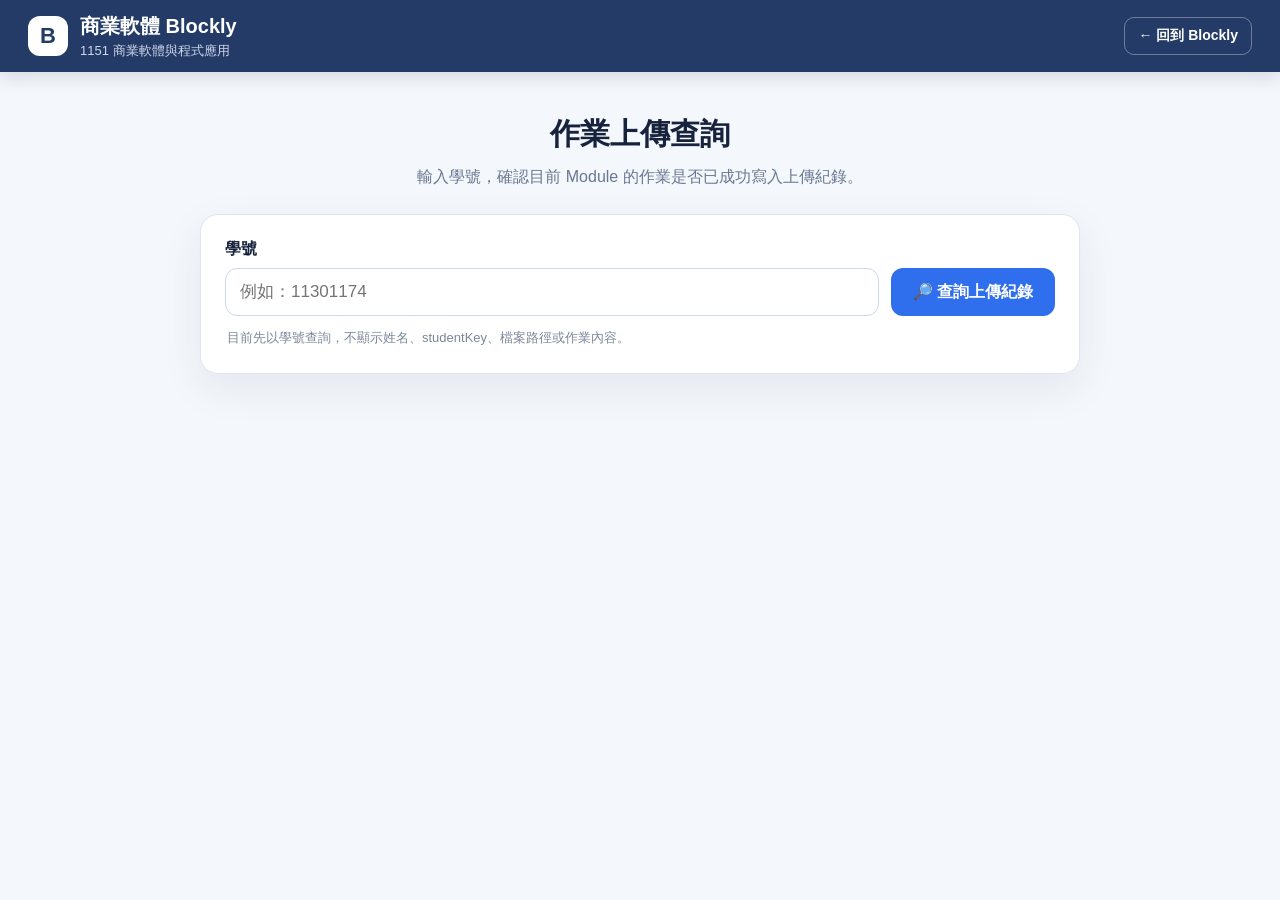
==== submission-status.html @ 6c6fe488 "Add files via upload" ====
<!doctype html>
<html lang="zh-Hant">
<head>
<meta charset="utf-8">
<meta name="viewport" content="width=device-width,initial-scale=1">
<title>商業軟體 Blockly｜作業上傳查詢</title>
<style>
*{box-sizing:border-box}body{margin:0;background:#f4f7fb;color:#17233c;font-family:-apple-system,BlinkMacSystemFont,"Segoe UI","Microsoft JhengHei","Noto Sans TC",Arial,sans-serif;min-height:100vh}.topbar{height:72px;background:#243b67;color:#fff;display:flex;align-items:center;justify-content:space-between;padding:0 28px;box-shadow:0 4px 18px rgba(31,49,83,.16)}.brand{display:flex;align-items:center;gap:12px}.brand-mark{width:40px;height:40px;border-radius:12px;display:grid;place-items:center;background:#fff;color:#243b67;font-size:22px;font-weight:900}.brand h1{margin:0;font-size:20px}.brand p{margin:2px 0 0;color:#ced8ec;font-size:13px}.back{color:#fff;text-decoration:none;border:1px solid rgba(255,255,255,.34);border-radius:10px;padding:9px 13px;font-weight:700;font-size:14px}.wrap{max-width:920px;margin:42px auto;padding:0 20px 60px}.hero{text-align:center;margin-bottom:24px}.hero h2{font-size:30px;margin:0 0 8px}.hero p{margin:0;color:#697891;line-height:1.7}.card{background:#fff;border:1px solid #dfe6f1;border-radius:18px;box-shadow:0 14px 40px rgba(32,54,92,.08);padding:24px}.search-row{display:grid;grid-template-columns:1fr auto;gap:12px;align-items:end}.field label{display:block;font-weight:800;margin:0 0 8px}.field input{width:100%;height:48px;border:1px solid #cfd8e7;border-radius:12px;padding:0 14px;font-size:17px;outline:none;text-transform:uppercase}.field input:focus{border-color:#6f97d9;box-shadow:0 0 0 3px rgba(70,116,191,.12)}button{height:48px;border:0;border-radius:12px;padding:0 22px;background:#2f6fed;color:#fff;font-size:16px;font-weight:800;cursor:pointer}button:disabled{opacity:.55;cursor:wait}.hint{margin:12px 2px 0;color:#7b879a;font-size:13px;line-height:1.6}.message{margin-top:18px;border-radius:12px;padding:13px 15px;font-size:14px;line-height:1.6;display:none}.message.show{display:block}.message.error{background:#fff0f0;color:#a33b3b;border:1px solid #efcdcd}.message.info{background:#eef5ff;color:#315b9b;border:1px solid #d5e3f8}.result{margin-top:22px;display:none}.result.show{display:block}.result-head{display:flex;justify-content:space-between;align-items:center;gap:16px;margin-bottom:12px}.result-head strong{font-size:17px}.checked{color:#7b879a;font-size:13px}.module-grid{display:grid;grid-template-columns:repeat(2,minmax(0,1fr));gap:14px}.module-card{border:1px solid #dfe6f1;border-radius:15px;padding:18px;background:#fbfcfe}.module-card.uploaded{border-color:#bfe3d0;background:#f3fbf7}.module-card.missing{border-color:#dfe6f1;background:#fafbfc}.module-top{display:flex;align-items:flex-start;justify-content:space-between;gap:12px}.module-title{font-size:18px;font-weight:900}.module-sub{color:#728098;font-size:13px;margin-top:4px}.status{font-weight:900;border-radius:999px;padding:6px 10px;font-size:13px;white-space:nowrap}.uploaded .status{background:#dff3e8;color:#197448}.missing .status{background:#edf0f4;color:#657287}.detail{margin-top:15px;padding-top:14px;border-top:1px solid #e4e9f1;display:grid;gap:8px;font-size:14px}.row{display:flex;justify-content:space-between;gap:18px}.label{color:#7b879a}.value{font-weight:750;text-align:right}.footnote{margin-top:18px;border-radius:12px;background:#f7f9fc;color:#68758b;padding:14px 16px;font-size:13px;line-height:1.7}@media(max-width:680px){.topbar{height:auto;padding:15px 18px;gap:12px}.brand p{display:none}.search-row{grid-template-columns:1fr}.module-grid{grid-template-columns:1fr}.result-head{align-items:flex-start;flex-direction:column}.wrap{margin-top:28px}.hero h2{font-size:26px}}
</style>
</head>
<body>
<header class="topbar">
  <div class="brand"><span class="brand-mark">B</span><div><h1>商業軟體 Blockly</h1><p>1151 商業軟體與程式應用</p></div></div>
  <a class="back" href="./">← 回到 Blockly</a>
</header>
<main class="wrap">
  <section class="hero">
    <h2>作業上傳查詢</h2>
    <p>輸入學號，確認目前 Module 的作業是否已成功寫入上傳紀錄。</p>
  </section>
  <section class="card">
    <div class="search-row">
      <div class="field">
        <label for="studentId">學號</label>
        <input id="studentId" autocomplete="off" inputmode="text" maxlength="20" placeholder="例如：11301174">
      </div>
      <button id="searchBtn" type="button">🔎 查詢上傳紀錄</button>
    </div>
    <div class="hint">目前先以學號查詢，不顯示姓名、studentKey、檔案路徑或作業內容。</div>
    <div id="message" class="message" role="alert"></div>
    <section id="result" class="result" aria-live="polite">
      <div class="result-head">
        <strong id="resultStudent">學號：—</strong>
        <span id="checkedAt" class="checked"></span>
      </div>
      <div class="module-grid">
        <article id="m1Card" class="module-card missing">
          <div class="module-top"><div><div class="module-title">M1｜流程與順序</div><div class="module-sub">Module 1</div></div><span class="status">尚未查到</span></div>
          <div class="detail"><div class="row"><span class="label">最後上傳</span><span class="value last-time">—</span></div><div class="row"><span class="label">上傳次數</span><span class="value count">0 次</span></div></div>
        </article>
        <article id="m2Card" class="module-card missing">
          <div class="module-top"><div><div class="module-title">M2｜資料與處理</div><div class="module-sub">Module 2</div></div><span class="status">尚未查到</span></div>
          <div class="detail"><div class="row"><span class="label">最後上傳</span><span class="value last-time">—</span></div><div class="row"><span class="label">上傳次數</span><span class="value count">0 次</span></div></div>
        </article>
      </div>
      <div class="footnote">「尚未查到上傳紀錄」不等於老師已判定未繳交；請先確認學號輸入正確。若你剛完成上傳，可稍後重新查詢。</div>
    </section>
  </section>
</main>
<script src="./js/config.js"></script>
<script>
(() => {
  'use strict';
  const $ = id => document.getElementById(id);
  const endpoint = String((window.BUSINESS_BLOCKLY_CONFIG || {}).uploadEndpoint || '').trim();
  let pendingCleanup = null;

  function showMessage(type, text) {
    const el = $('message');
    el.className = 'message show ' + type;
    el.textContent = text;
  }
  function hideMessage() {
    const el = $('message');
    el.className = 'message';
    el.textContent = '';
  }
  function setBusy(busy) {
    $('searchBtn').disabled = busy;
    $('searchBtn').textContent = busy ? '查詢中…' : '🔎 查詢上傳紀錄';
  }
  function renderModule(cardId, info) {
    const card = $(cardId);
    const uploaded = Boolean(info && info.uploaded);
    card.classList.toggle('uploaded', uploaded);
    card.classList.toggle('missing', !uploaded);
    card.querySelector('.status').textContent = uploaded ? '✓ 已上傳' : '○ 尚未查到';
    card.querySelector('.last-time').textContent = uploaded && info.lastServerTime ? info.lastServerTime : '—';
    card.querySelector('.count').textContent = `${Number(info && info.count || 0)} 次`;
  }
  function renderResult(data) {
    $('resultStudent').textContent = `學號：${data.studentId || '—'}`;
    $('checkedAt').textContent = data.checkedAt ? `查詢時間：${data.checkedAt}` : '';
    const modules = data.modules || {};
    renderModule('m1Card', modules.M1);
    renderModule('m2Card', modules.M2);
    $('result').classList.add('show');
  }
  function cleanupPending() {
    if (pendingCleanup) { try { pendingCleanup(); } catch (_) {} pendingCleanup = null; }
  }
  function jsonpQuery(studentId) {
    return new Promise((resolve, reject) => {
      if (!endpoint) return reject(new Error('查詢網址尚未設定。'));
      cleanupPending();
      const callback = `bbStatus_${Date.now()}_${Math.random().toString(36).slice(2)}`;
      const script = document.createElement('script');
      const timer = setTimeout(() => {
        cleanup();
        reject(new Error('查詢逾時，請稍後再試。'));
      }, 15000);
      function cleanup() {
        clearTimeout(timer);
        try { delete window[callback]; } catch (_) { window[callback] = undefined; }
        if (script.parentNode) script.parentNode.removeChild(script);
        if (pendingCleanup === cleanup) pendingCleanup = null;
      }
      pendingCleanup = cleanup;
      window[callback] = data => { cleanup(); resolve(data); };
      const url = new URL(endpoint);
      url.searchParams.set('action', 'querySubmissionStatus');
      url.searchParams.set('studentId', studentId);
      url.searchParams.set('callback', callback);
      url.searchParams.set('_', String(Date.now()));
      script.onerror = () => { cleanup(); reject(new Error('無法連線到作業查詢服務。')); };
      script.src = url.toString();
      document.head.appendChild(script);
    });
  }
  async function runSearch() {
    hideMessage();
    $('result').classList.remove('show');
    const studentId = $('studentId').value.trim().toUpperCase();
    $('studentId').value = studentId;
    if (!/^[A-Z0-9_-]{4,20}$/.test(studentId)) {
      showMessage('error', '請輸入正確的學號。');
      $('studentId').focus();
      return;
    }
    setBusy(true);
    try {
      const data = await jsonpQuery(studentId);
      if (!data || !data.ok) throw new Error(data && data.message ? data.message : '查詢失敗。');
      renderResult(data);
      showMessage('info', '查詢完成。請核對各 Module 的上傳狀態。');
    } catch (err) {
      showMessage('error', err && err.message ? err.message : '查詢失敗，請稍後再試。');
    } finally {
      setBusy(false);
    }
  }
  $('searchBtn').addEventListener('click', runSearch);
  $('studentId').addEventListener('keydown', e => { if (e.key === 'Enter') runSearch(); });
})();
</script>
</body>
</html>
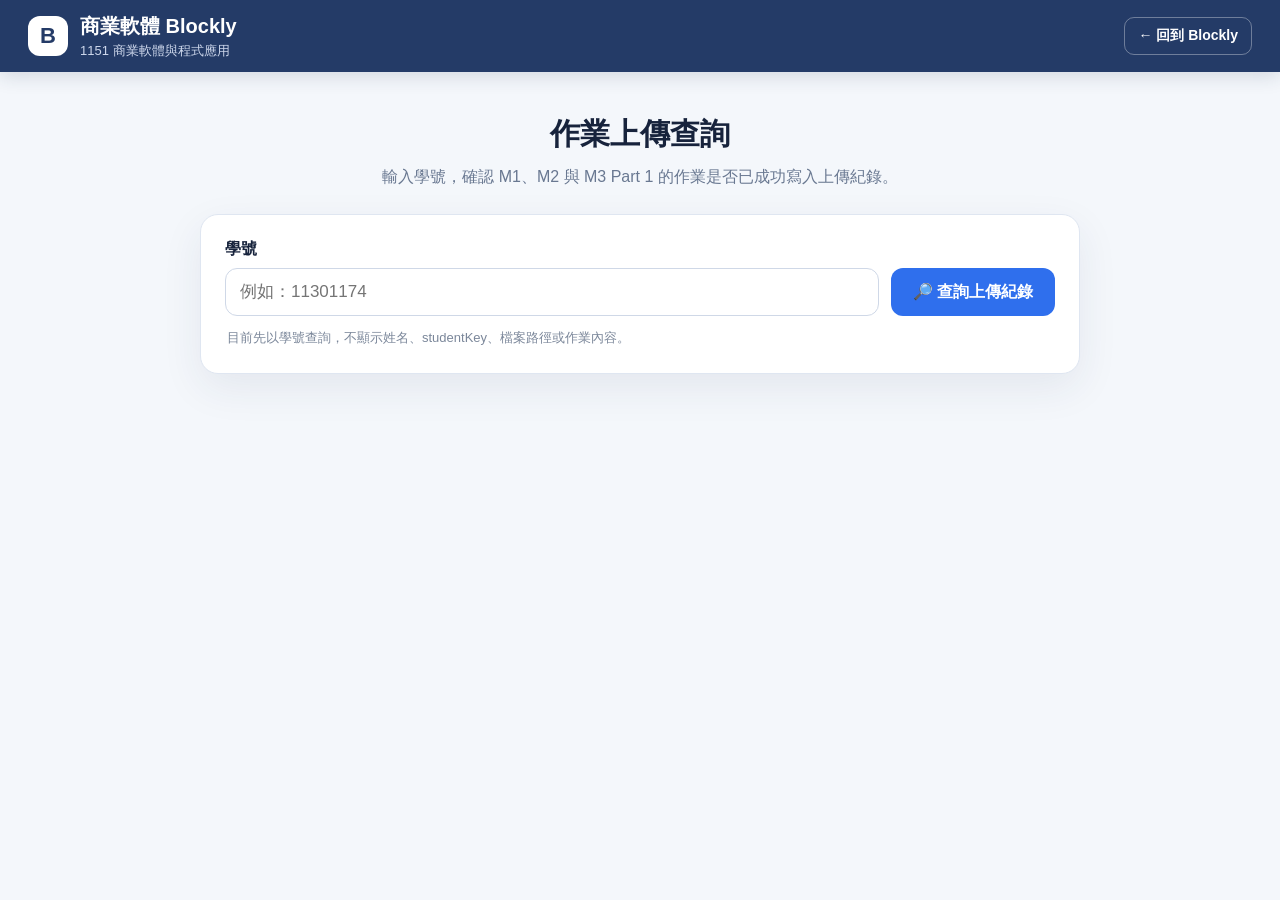
==== commit 7635d42f: "Update submission-status.html" ====
--- a/submission-status.html
+++ b/submission-status.html
@@ -16,7 +16,7 @@
 <main class="wrap">
   <section class="hero">
     <h2>作業上傳查詢</h2>
-    <p>輸入學號，確認目前 Module 的作業是否已成功寫入上傳紀錄。</p>
+    <p>輸入學號，確認 M1、M2 與 M3 Part 1 的作業是否已成功寫入上傳紀錄。</p>
   </section>
   <section class="card">
     <div class="search-row">
@@ -42,8 +42,12 @@
           <div class="module-top"><div><div class="module-title">M2｜資料與處理</div><div class="module-sub">Module 2</div></div><span class="status">尚未查到</span></div>
           <div class="detail"><div class="row"><span class="label">最後上傳</span><span class="value last-time">—</span></div><div class="row"><span class="label">上傳次數</span><span class="value count">0 次</span></div></div>
         </article>
+        <article id="m3p1Card" class="module-card missing">
+          <div class="module-top"><div><div class="module-title">M3 Part 1｜條件判斷</div><div class="module-sub">決策表與 Blockly 同一份作業</div></div><span class="status">尚未查到</span></div>
+          <div class="detail"><div class="row"><span class="label">最後上傳</span><span class="value last-time">—</span></div><div class="row"><span class="label">上傳次數</span><span class="value count">0 次</span></div></div>
+        </article>
       </div>
-      <div class="footnote">「尚未查到上傳紀錄」不等於老師已判定未繳交；請先確認學號輸入正確。若你剛完成上傳，可稍後重新查詢。</div>
+      <div class="footnote">「尚未查到上傳紀錄」不等於老師已判定未繳交；請先確認學號輸入正確。若你剛完成上傳，可稍後重新查詢。此處只確認上傳紀錄，不代表作業內容已通過評量。</div>
     </section>
   </section>
 </main>
@@ -84,6 +88,7 @@
     const modules = data.modules || {};
     renderModule('m1Card', modules.M1);
     renderModule('m2Card', modules.M2);
+    renderModule('m3p1Card', modules.M3P1);
     $('result').classList.add('show');
   }
   function cleanupPending() {
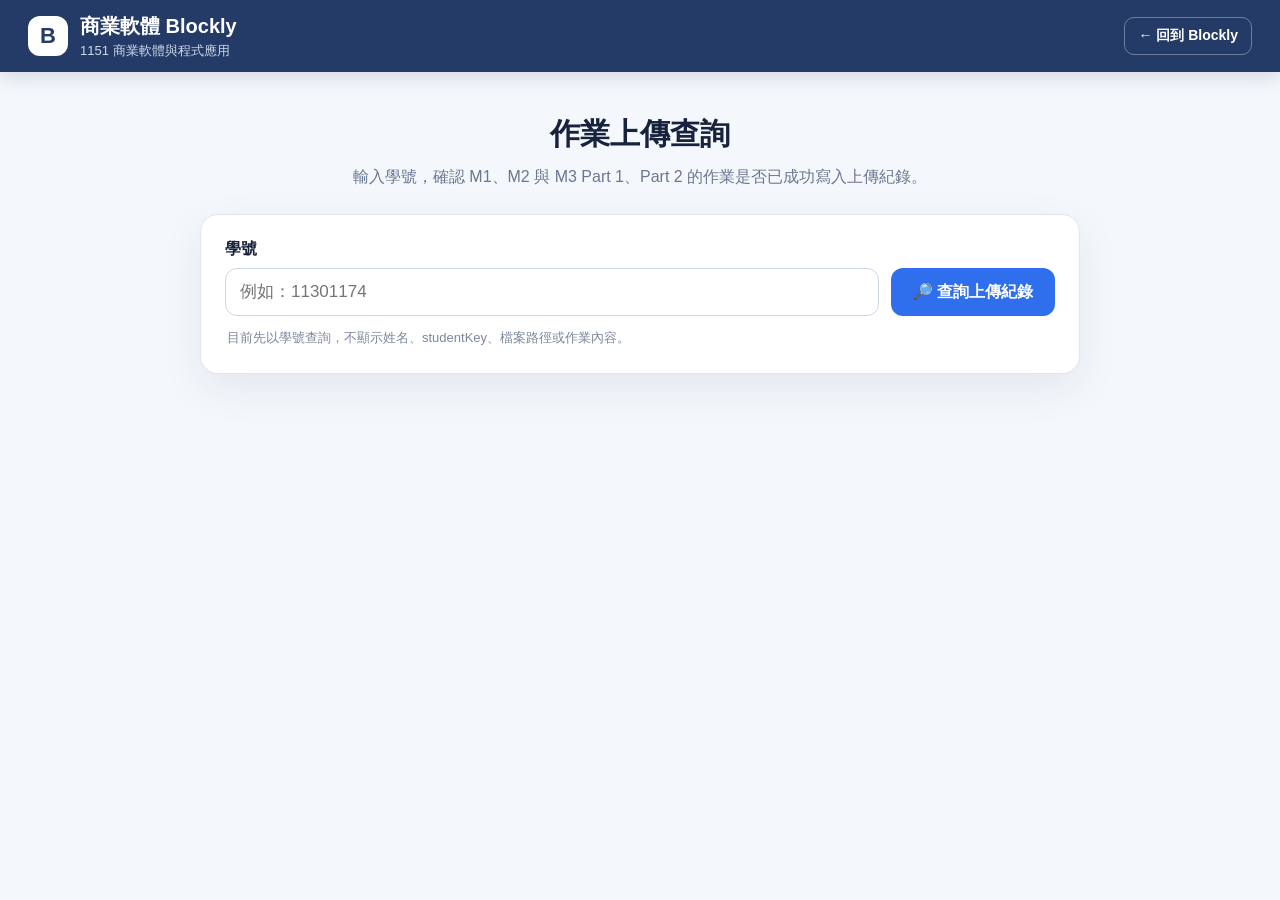
==== commit e8f0eae8: "Add files via upload" ====
--- a/submission-status.html
+++ b/submission-status.html
@@ -16,7 +16,7 @@
 <main class="wrap">
   <section class="hero">
     <h2>作業上傳查詢</h2>
-    <p>輸入學號，確認 M1、M2 與 M3 Part 1 的作業是否已成功寫入上傳紀錄。</p>
+    <p>輸入學號，確認 M1、M2 與 M3 Part 1、Part 2 的作業是否已成功寫入上傳紀錄。</p>
   </section>
   <section class="card">
     <div class="search-row">
@@ -44,6 +44,10 @@
         </article>
         <article id="m3p1Card" class="module-card missing">
           <div class="module-top"><div><div class="module-title">M3 Part 1｜條件判斷</div><div class="module-sub">決策表與 Blockly 同一份作業</div></div><span class="status">尚未查到</span></div>
+          <div class="detail"><div class="row"><span class="label">最後上傳</span><span class="value last-time">—</span></div><div class="row"><span class="label">上傳次數</span><span class="value count">0 次</span></div></div>
+        </article>
+        <article id="m3p2Card" class="module-card missing">
+          <div class="module-top"><div><div class="module-title">M3 Part 2｜多分支判斷</div><div class="module-sub">三題決策表與 Blockly 同一份作業</div></div><span class="status">尚未查到</span></div>
           <div class="detail"><div class="row"><span class="label">最後上傳</span><span class="value last-time">—</span></div><div class="row"><span class="label">上傳次數</span><span class="value count">0 次</span></div></div>
         </article>
       </div>
@@ -89,6 +93,7 @@
     renderModule('m1Card', modules.M1);
     renderModule('m2Card', modules.M2);
     renderModule('m3p1Card', modules.M3P1);
+    renderModule('m3p2Card', modules.M3P2);
     $('result').classList.add('show');
   }
   function cleanupPending() {
